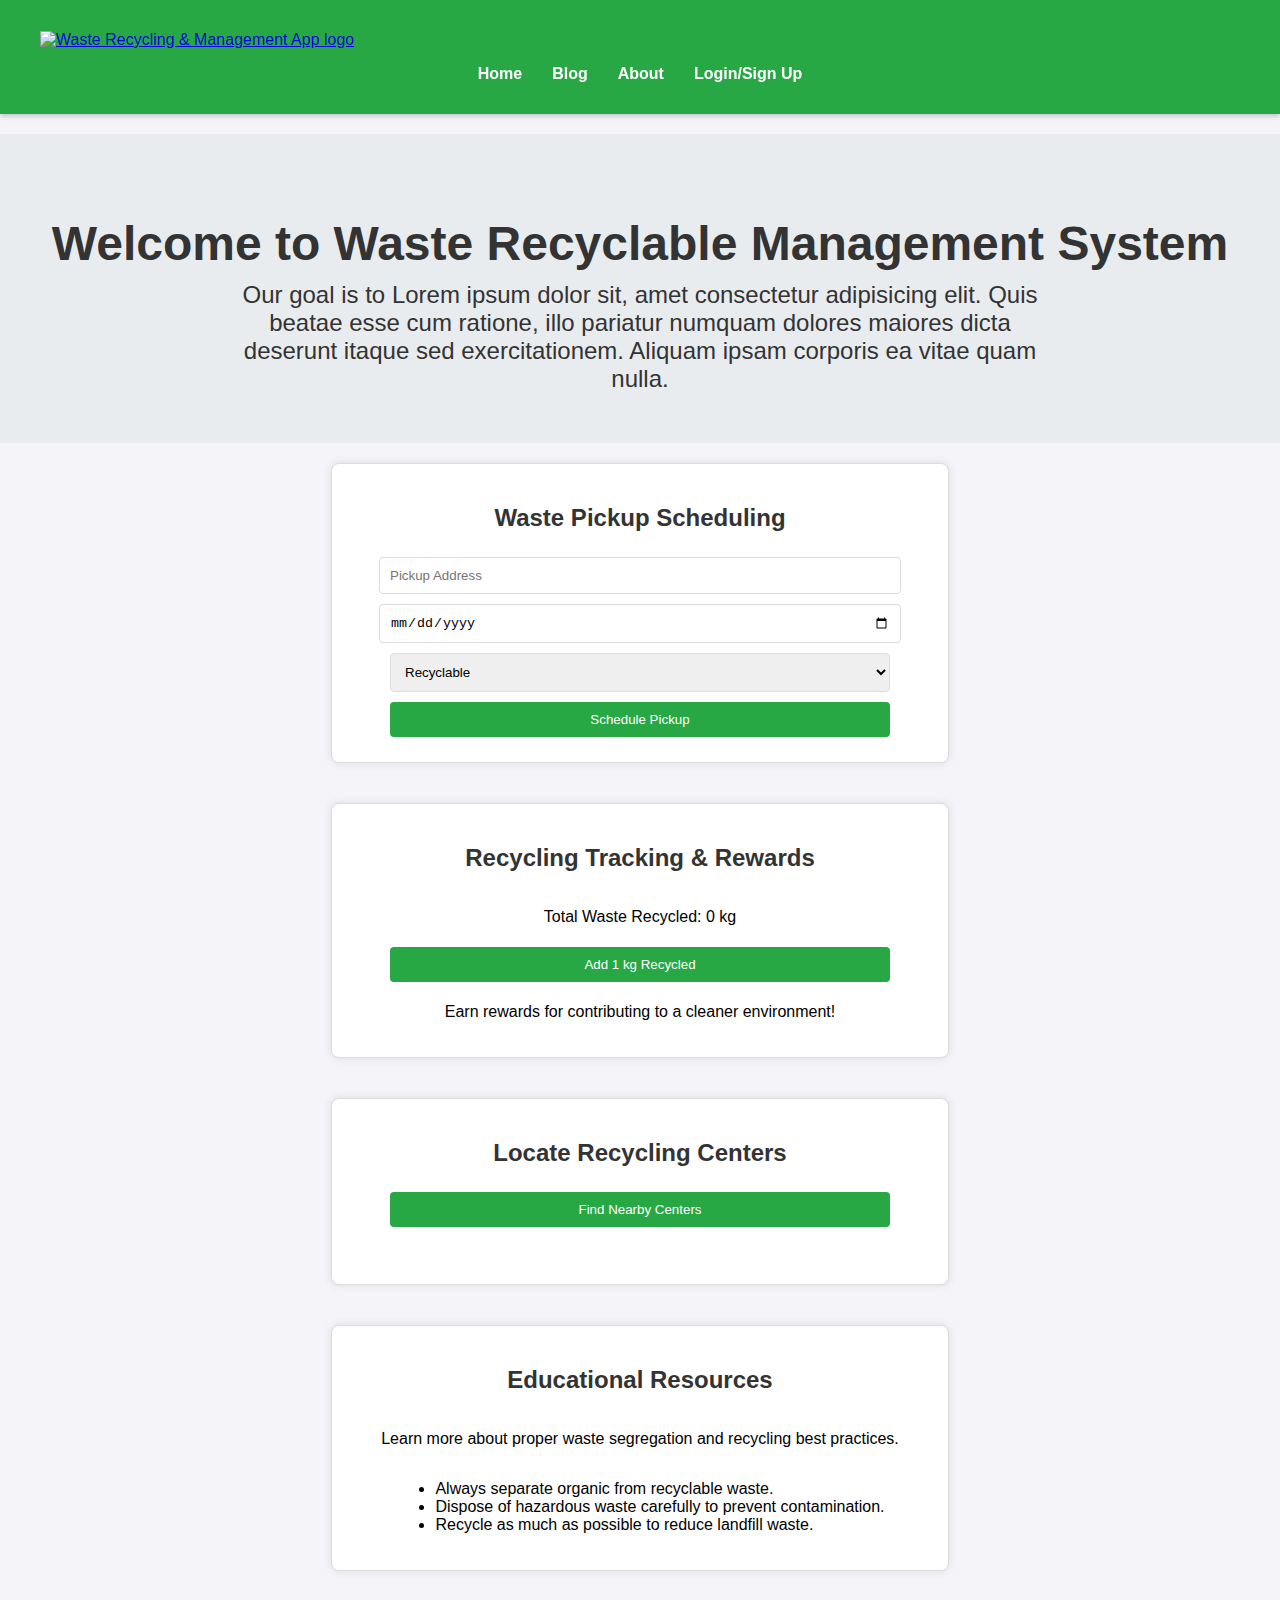
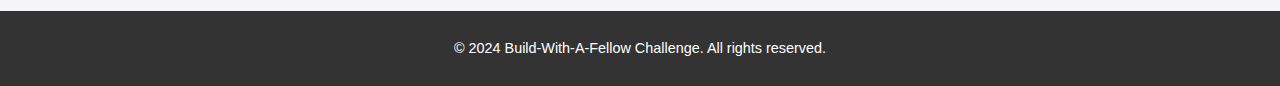
==== index.html @ 49f986da "Merge pull request #1 from bangiscoder/main" ====
<!DOCTYPE html>
<html lang="en">
<head>
    <meta charset="UTF-8">
    <meta name="viewport" content="width=device-width, initial-scale=1.0">
    <title>Waste Recycling & Management App</title>
    <link rel="stylesheet" href="styles/general.css">
</head>
<body>
    <header>
        <a href="index.html">
            <figure>
                <img src="assets/logo.png" alt="Waste Recycling & Management App logo">
            </figure>
        </a>

        <nav>
            <ul>
                <li><a href="index.html">Home</a></li>
                <li><a href="blog.html">Blog</a></li>
                <li><a href="about.html">About</a></li>
                <li class="login"><a href="pages/login.html">Login/Sign Up</a></li>
            </ul>
        </nav>
    </header>

    <main>
        <section class="hero">
            <h1>Welcome to Waste Recyclable Management System</h1>
            <p>Our goal is to Lorem ipsum dolor sit, amet consectetur adipisicing elit. Quis beatae esse cum ratione, illo pariatur numquam dolores maiores dicta deserunt itaque sed exercitationem. Aliquam ipsam corporis ea vitae quam nulla.</p>
        </section>
        
        <!-- Waste Pickup Scheduling Section -->
        <div id="pickup-section" class="section">
            <h2>Waste Pickup Scheduling</h2>
            <input type="text" id="pickup-address" placeholder="Pickup Address">
            <input type="date" id="pickup-date">
            <select id="waste-type">
                <option value="recyclable">Recyclable</option>
                <option value="organic">Organic</option>
                <option value="hazardous">Hazardous</option>
            </select>
            <button onclick="schedulePickup()">Schedule Pickup</button>
        </div>

        <!-- Recycling Tracking & Rewards Section -->
        <div id="tracking-section" class="section">
            <h2>Recycling Tracking & Rewards</h2>
            <p>Total Waste Recycled: <span id="waste-recycled">0</span> kg</p>
            <button onclick="trackRecycling()">Add 1 kg Recycled</button>
            <p>Earn rewards for contributing to a cleaner environment!</p>
        </div>

        <!-- Locate Recycling Centers Section -->
        <div id="recycling-center-section" class="section">
            <h2>Locate Recycling Centers</h2>
            <button onclick="findCenters()">Find Nearby Centers</button>
            <ul id="recycling-centers-list"></ul>
        </div>

        <!-- Educational Resources Section -->
        <div id="education-section" class="section">
            <h2>Educational Resources</h2>
            <p>Learn more about proper waste segregation and recycling best practices.</p>
            <ul>
                <li>Always separate organic from recyclable waste.</li>
                <li>Dispose of hazardous waste carefully to prevent contamination.</li>
                <li>Recycle as much as possible to reduce landfill waste.</li>
            </ul>
        </div>
    </main>

    <footer>
        <p>&copy; 2024 Build-With-A-Fellow Challenge. All rights reserved.</p>
    </footer>

    <script src="scripts/recycle.js"></script>
</body>
</html>
---- styles/general.css ----
/* Reset and Base Styles */
html, body {
    margin: 0;
    padding: 0;
    font-family: Arial, sans-serif;
    background-color: #f4f4f9;
}

/* Body Layout */
body {
    display: flex;
    flex-direction: column;
    align-items: center;
}

/* Sticky Header */
header {
    width: 100%;
    background-color: #28a745;
    color: #fff;
    padding: 15px 0;
    position: sticky;
    top: 0;
    z-index: 10;
    box-shadow: 0 2px 5px rgba(0, 0, 0, 0.2);
}

header nav ul {
    display: flex;
    justify-content: center;
    list-style: none;
    padding: 0;
}

header nav ul li {
    margin: 0 15px;
}

header nav ul li a {
    color: #fff;
    text-decoration: none;
    font-weight: bold;
}

header nav ul li a:hover {
    text-decoration: underline;
}

/* Hero Section */
.hero {
    width: 100%;
    padding: 50px 20px;
    text-align: center;
    background-color: #e9ecef;
    color: #333;
}

.hero h1 {
    font-size: 2.5em;
    margin-bottom: 10px;
}

.hero p {
    font-size: 1.2em;
    max-width: 800px;
    margin: 0 auto;
}

/* Main Content Section */
main {
    width: 100%;
    display: flex;
    flex-direction: column;
    align-items: center;
    padding: 20px;
}

/* Responsive Section Styles */
.section {
    width: 80%;
    max-width: 600px;
    background-color: #fff;
    padding: 20px;
    margin: 20px 0;
    border: 1px solid #ddd;
    border-radius: 8px;
    box-shadow: 0 0 10px rgba(0, 0, 0, 0.1);
    display: flex;
    flex-direction: column;
    align-items: center;
}

.section h2 {
    color: #333;
}

/* Input, Button, and Select Styles */
input, select, button {
    width: 100%;
    max-width: 500px;
    padding: 10px;
    margin: 5px 0;
    border-radius: 4px;
    border: 1px solid #ddd;
}

button {
    background-color: #28a745;
    color: #fff;
    border: none;
    cursor: pointer;
    transition: background-color 0.3s ease;
}

button:hover {
    background-color: #218838;
}

/* Footer */
footer {
    width: 100%;
    padding: 15px 0;
    text-align: center;
    background-color: #333;
    color: #fff;
    font-size: 0.9em;
    margin-top: auto;
}

/* Responsive Design */
@media (min-width: 768px) {
    .hero h1 {
        font-size: 3em;
    }

    .hero p {
        font-size: 1.5em;
    }

    main {
        flex-direction: row;
        flex-wrap: wrap;
        justify-content: center;
    }

    .section {
        width: 45%;
        margin: 20px;
    }
}
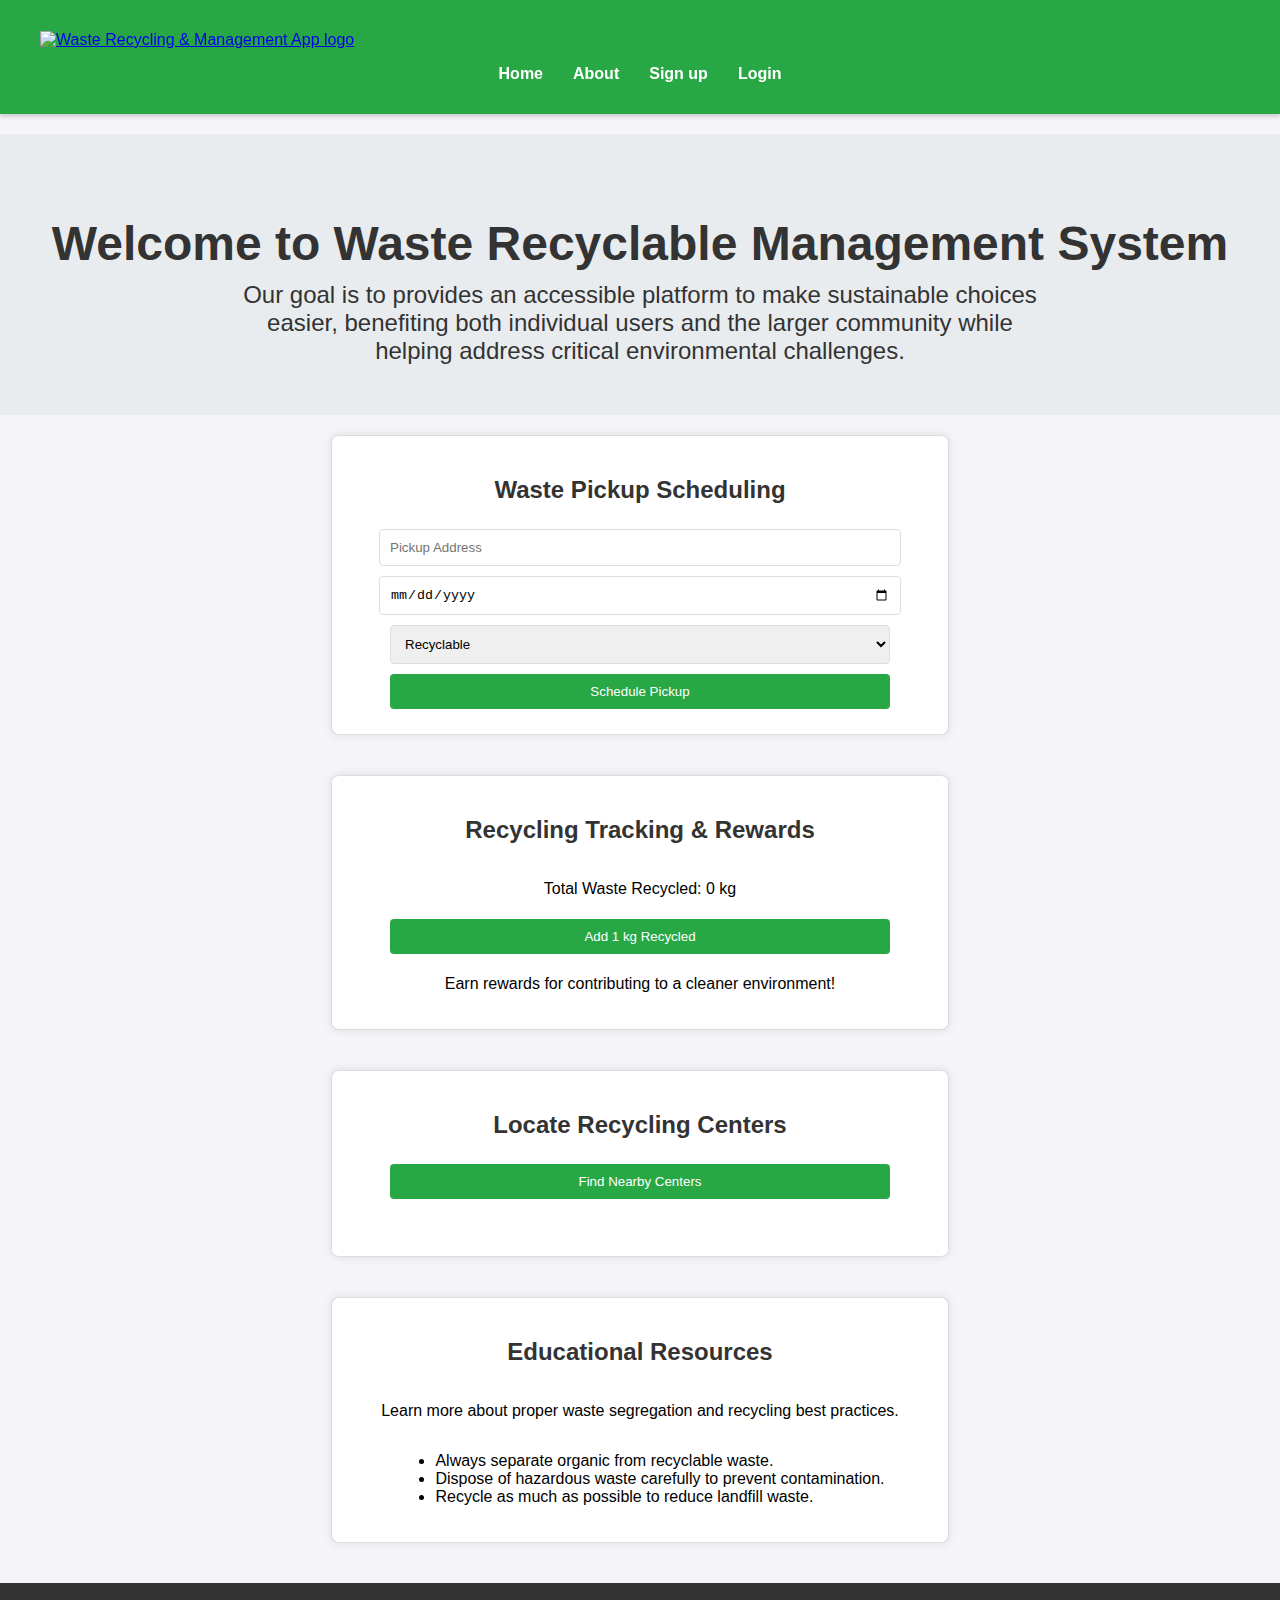
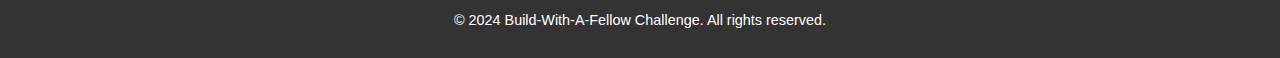
==== commit ed7f9004: "Update index.html" ====
--- a/index.html
+++ b/index.html
@@ -17,9 +17,10 @@
         <nav>
             <ul>
                 <li><a href="index.html">Home</a></li>
-                <li><a href="blog.html">Blog</a></li>
-                <li><a href="about.html">About</a></li>
-                <li class="login"><a href="pages/login.html">Login/Sign Up</a></li>
+                <li><a href="blog.html">About</a></li>
+                <li class="login"><a href="pages/login.html">Sign up</a></li>
+   
+                <li class="login"><a href="pages/login.html">Login</a></li>
             </ul>
         </nav>
     </header>
@@ -27,8 +28,7 @@
     <main>
         <section class="hero">
             <h1>Welcome to Waste Recyclable Management System</h1>
-            <p>Our goal is to Lorem ipsum dolor sit, amet consectetur adipisicing elit. Quis beatae esse cum ratione, illo pariatur numquam dolores maiores dicta deserunt itaque sed exercitationem. Aliquam ipsam corporis ea vitae quam nulla.</p>
-        </section>
+            <p>Our goal is to  provides an accessible platform to make sustainable choices easier, benefiting both individual users and the larger community while helping address critical environmental challenges.  </section>
         
         <!-- Waste Pickup Scheduling Section -->
         <div id="pickup-section" class="section">
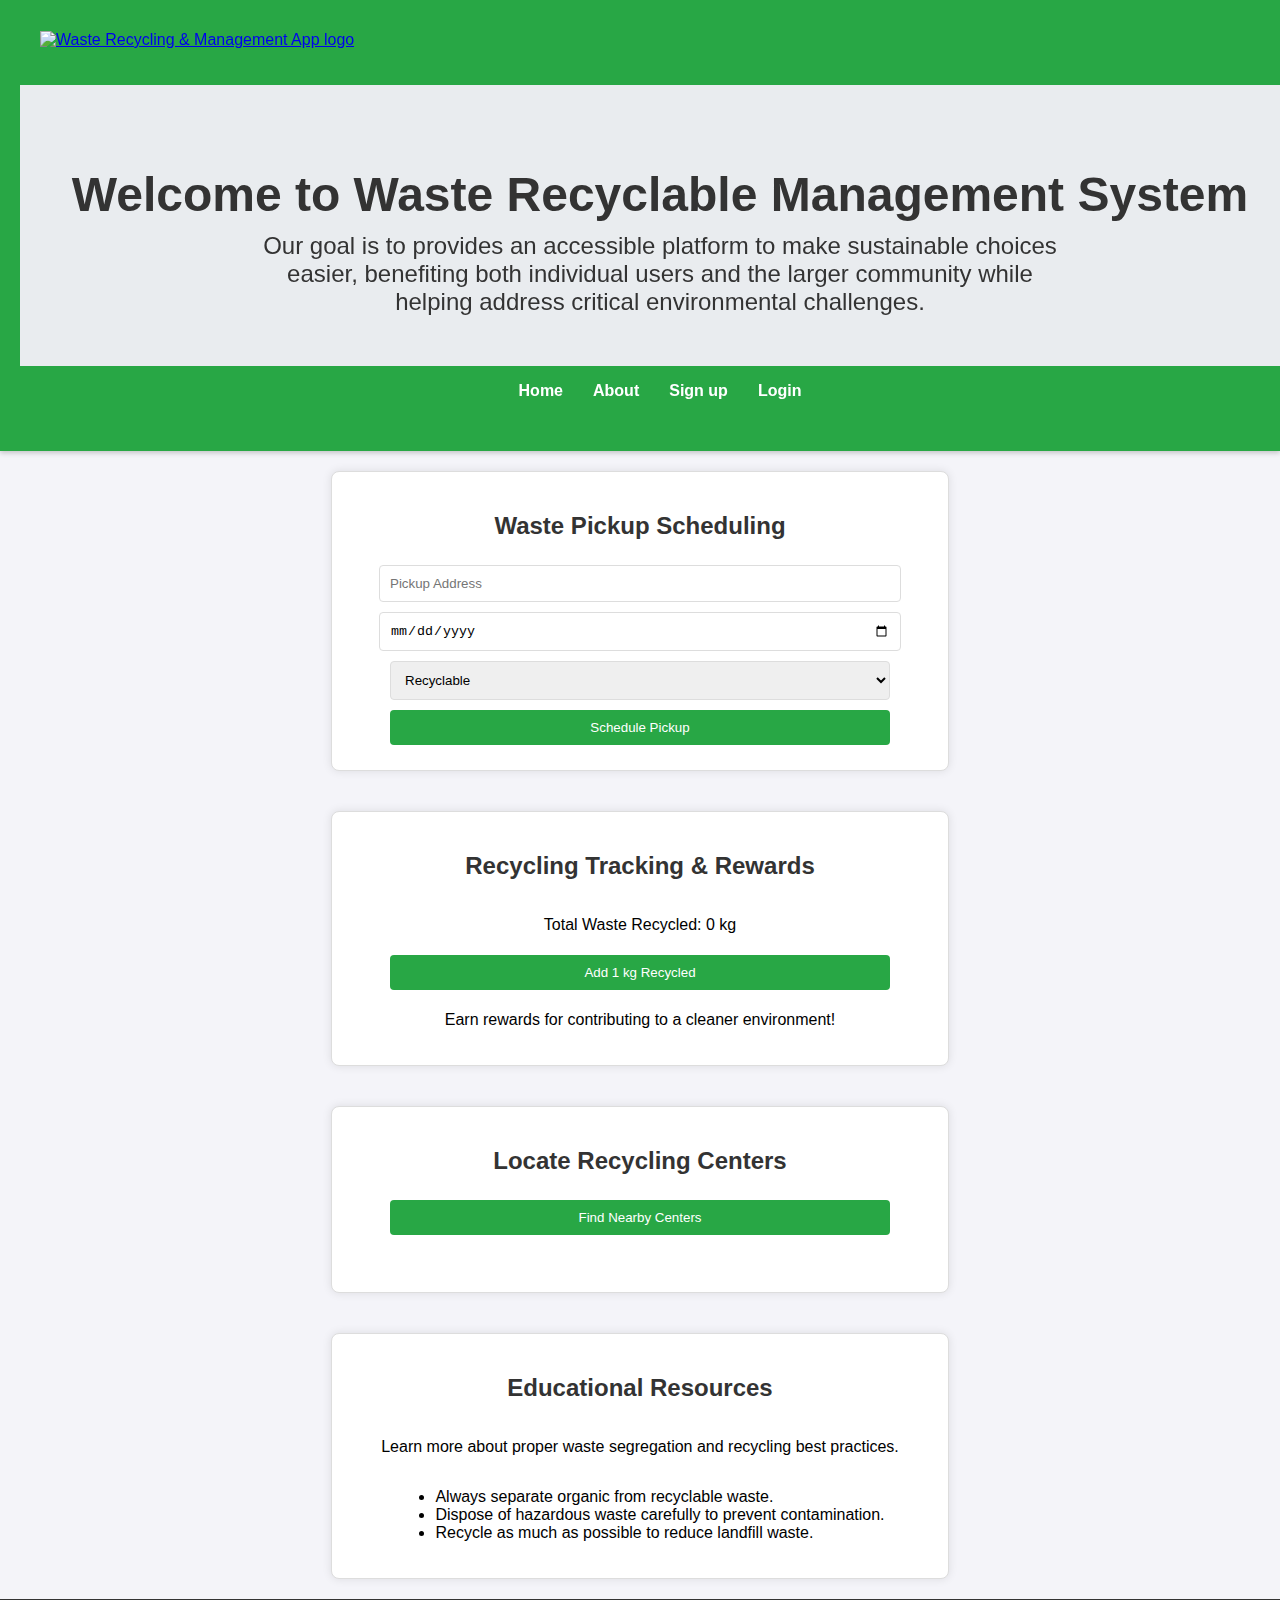
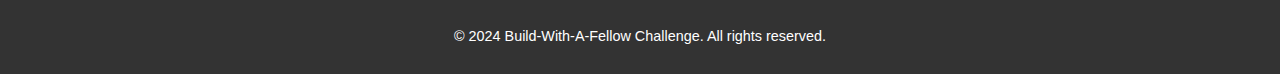
==== commit 936c1632: "Update index.html" ====
--- a/index.html
+++ b/index.html
@@ -13,7 +13,12 @@
                 <img src="assets/logo.png" alt="Waste Recycling & Management App logo">
             </figure>
         </a>
+    
 
+    <main>
+        <section class="hero">
+            <h1>Welcome to Waste Recyclable Management System</h1>
+            <p>Our goal is to  provides an accessible platform to make sustainable choices easier, benefiting both individual users and the larger community while helping address critical environmental challenges.  </section>
         <nav>
             <ul>
                 <li><a href="index.html">Home</a></li>
@@ -23,13 +28,7 @@
                 <li class="login"><a href="pages/login.html">Login</a></li>
             </ul>
         </nav>
-    </header>
-
-    <main>
-        <section class="hero">
-            <h1>Welcome to Waste Recyclable Management System</h1>
-            <p>Our goal is to  provides an accessible platform to make sustainable choices easier, benefiting both individual users and the larger community while helping address critical environmental challenges.  </section>
-        
+        </header>
         <!-- Waste Pickup Scheduling Section -->
         <div id="pickup-section" class="section">
             <h2>Waste Pickup Scheduling</h2>
@@ -76,4 +75,5 @@
 
     <script src="scripts/recycle.js"></script>
 </body>
+    <a href="BIN-AI.docx">
 </html>
